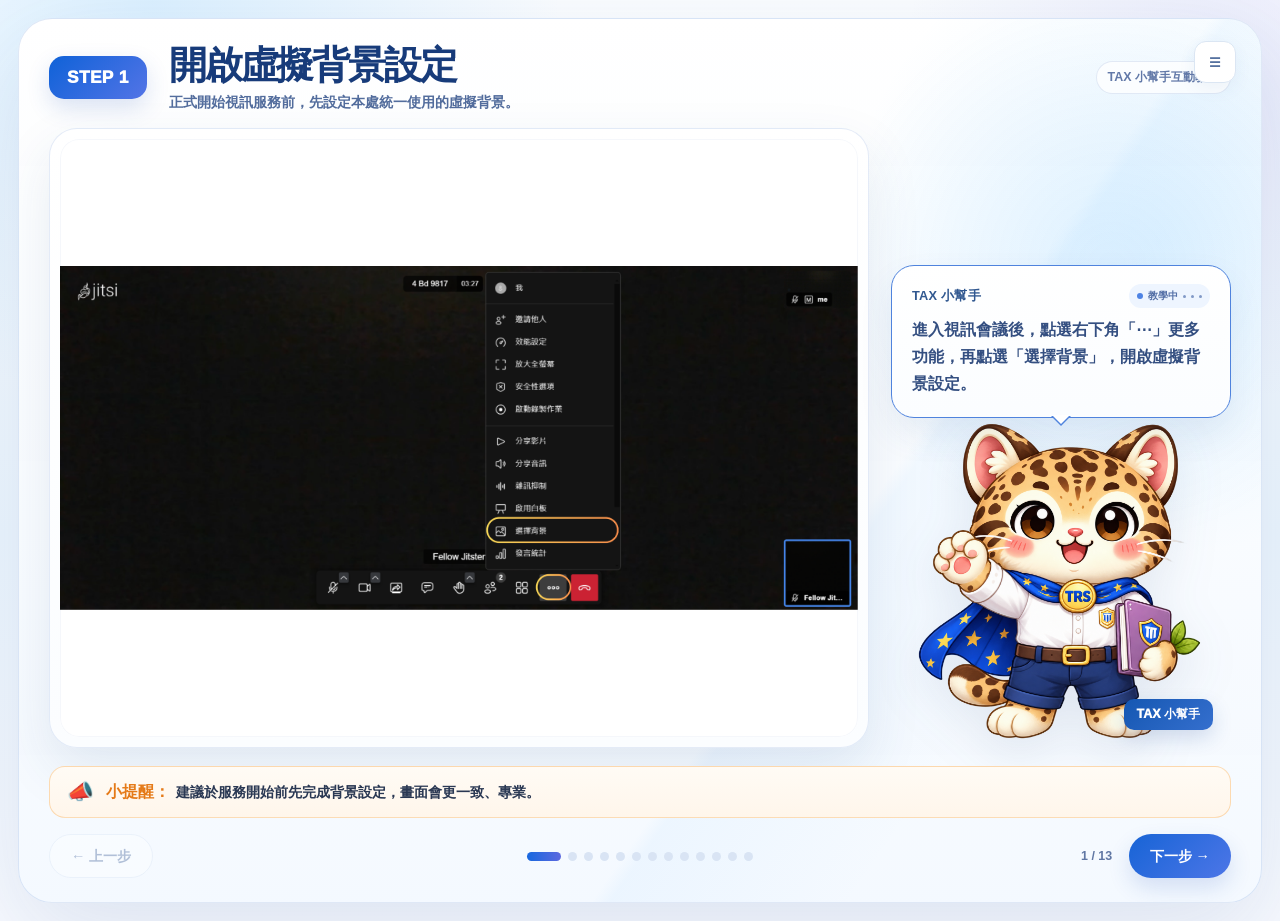
==== video-guide.html @ 1f60bd7e "Add files via upload" ====
<!doctype html>
<html lang="zh-Hant">
<head>
<meta charset="utf-8">
<meta name="viewport" content="width=device-width,initial-scale=1">
<title>稅務視訊服務雲｜TAX 小幫手互動教學</title>
<style>
:root{--blue:#1768df;--blue2:#5d69df;--navy:#173b7a;--ink:#2a3853;--muted:#71819d;--line:#dce7f5;--orange:#f49a2b}
*{box-sizing:border-box}html,body{margin:0;min-height:100%;font-family:"Noto Sans TC","Microsoft JhengHei",sans-serif;color:var(--ink)}
body{background:linear-gradient(180deg,#fafdff,#eef7ff 58%,#f8faff)}
.app{max-width:1450px;margin:auto;padding:18px}
.shell{min-height:calc(100vh - 36px);position:relative;overflow:hidden;border:1px solid rgba(132,168,221,.28);border-radius:34px;background:linear-gradient(180deg,rgba(255,255,255,.99),rgba(242,248,255,.98));box-shadow:0 30px 90px rgba(47,82,145,.14)}
.shell:before{content:"";position:absolute;inset:0;pointer-events:none;background:radial-gradient(circle at 92% 25%,rgba(117,198,255,.16),transparent 24%),linear-gradient(125deg,transparent 64%,rgba(122,193,255,.07) 65%,transparent 78%)}
.header{position:relative;z-index:2;display:grid;grid-template-columns:auto 1fr auto;align-items:center;gap:20px;padding:22px 28px 14px}
.badge{padding:12px 20px;border-radius:18px;background:linear-gradient(135deg,#0f62d8,#5374e6);color:#fff;font-weight:950;font-size:1.18rem;box-shadow:0 10px 24px rgba(42,87,185,.19)}
.header h1{margin:0;font-size:clamp(1.9rem,3vw,3.05rem);line-height:1.12;color:var(--navy);letter-spacing:-.05em}
.header p{margin:7px 0 0;color:#426091;font-weight:760;font-size:clamp(.9rem,1.1vw,1.05rem)}
.brand{font-size:.78rem;font-weight:900;color:#5f77a6}
.content{position:relative;z-index:2;display:grid;grid-template-columns:minmax(0,1fr) 320px;gap:18px;padding:0 28px 16px}
.visual{min-height:610px;border:1px solid var(--line);border-radius:26px;padding:12px;background:#fff;box-shadow:0 18px 45px rgba(44,79,135,.10);overflow:hidden}
.visual img{width:100%;height:100%;object-fit:contain;display:block;border-radius:16px;background:#fff;transition:opacity .32s ease,transform .44s cubic-bezier(.2,.8,.2,1)}
.visual.changing img{opacity:.16;transform:translateX(18px) scale(.995)}
.side{display:flex;flex-direction:column;justify-content:space-between;gap:12px}
.speech{position:relative;padding:18px 19px;margin-top:118px;border:2px solid #2d76df;border-radius:24px;background:#fff;box-shadow:0 14px 34px rgba(49,86,145,.10)}
.speech:after{content:"";position:absolute;left:48px;bottom:-22px;border:11px solid transparent;border-top-color:#2d76df}
.speech b{display:block;color:#315890;font-size:.76rem;margin-bottom:8px}
.speech p{margin:0;font-size:.98rem;line-height:1.72;font-weight:760;color:#304e84}
.mascot{position:relative;min-height:340px;display:flex;align-items:flex-end;justify-content:center}
.mascot img{max-width:100%;max-height:330px;object-fit:contain;display:block;filter:drop-shadow(0 14px 24px rgba(45,74,120,.12));animation:float 3.4s ease-in-out infinite}
.tag{position:absolute;right:12px;bottom:12px;padding:8px 14px;border-radius:12px;background:#1559b8;color:#fff;font-size:.82rem;font-weight:950;box-shadow:0 8px 20px rgba(35,77,157,.18)}
.reminder{position:relative;z-index:2;display:flex;align-items:center;gap:12px;margin:0 28px 14px;padding:13px 18px;border:1px solid rgba(244,154,44,.38);border-radius:18px;background:linear-gradient(180deg,#fffaf4,#fff4e8)}
.reminder .icon{font-size:1.5rem}.reminder b{color:#e57a18;margin-right:6px}.reminder span{font-size:.9rem;font-weight:720}
.nav{position:relative;z-index:2;display:grid;grid-template-columns:1fr auto 1fr;align-items:center;gap:12px;padding:0 28px 22px}
.left,.right{display:flex;align-items:center;gap:8px}.right{justify-content:flex-end}
.btn{border:0;border-radius:999px;padding:12px 22px;font-size:.9rem;font-weight:900;transition:.2s}
.btn.prev{background:#fff;border:1px solid #d7e3f2;color:#34558f}.btn.next{background:linear-gradient(135deg,#1764d6,#4d76e7);color:#fff;box-shadow:0 10px 24px rgba(37,86,186,.18)}.btn:hover{transform:translateY(-1px)}.btn:disabled{opacity:.35;transform:none}

.progress{display:flex;align-items:center;gap:7px}.dot{width:9px;height:9px;border:0;border-radius:999px;background:#d9e4f4;padding:0;transition:.25s}.dot.done{background:#94aade}.dot.active{width:34px;background:linear-gradient(90deg,var(--blue),var(--blue2))}
.counter{min-width:48px;text-align:center;font-size:.78rem;color:#6077a4;font-weight:900}
.overviewBtn{position:absolute;right:22px;top:20px;z-index:5;width:42px;height:42px;border-radius:13px;border:1px solid #dbe6f3;background:#fff;color:#55719f;font-weight:950}
.overview{position:fixed;inset:0;z-index:50;display:none;align-items:center;justify-content:center;padding:24px;background:rgba(17,29,49,.64);backdrop-filter:blur(8px)}.overview.open{display:flex}
.panel{width:min(1080px,94vw);max-height:88vh;overflow:auto;padding:18px;border-radius:24px;background:#f9fcff;box-shadow:0 30px 90px rgba(0,0,0,.25)}.close{display:block;margin-left:auto;margin-bottom:12px;width:40px;height:40px;border-radius:50%;border:0;background:#fff;color:#385b91;font-weight:950}
.grid{display:grid;grid-template-columns:repeat(5,1fr);gap:12px}.thumb{border:1px solid #dce6f4;background:#fff;border-radius:14px;padding:8px;text-align:left}.thumb.active{outline:2px solid rgba(46,105,218,.42)}.thumb img{width:100%;aspect-ratio:16/9;object-fit:cover;border-radius:9px;display:block;margin-bottom:7px}.thumb b{font-size:.72rem;color:#34558c}.thumb span{display:block;font-size:.67rem;color:#7888a3;margin-top:3px}
@keyframes float{0%,100%{transform:translateY(0) rotate(-.2deg)}50%{transform:translateY(-7px) rotate(.3deg)}}
@media(max-width:1040px){.content{grid-template-columns:1fr}.side{display:grid;grid-template-columns:1fr 1fr}.mascot{min-height:260px}.mascot img{max-height:250px}}
@media(max-width:720px){.app{padding:8px}.shell{border-radius:24px}.header{grid-template-columns:1fr;padding:16px 14px 10px}.badge{width:max-content}.content{padding:0 12px 12px}.visual{min-height:420px}.side{grid-template-columns:1fr}.reminder{margin:0 12px 12px}.nav{padding:0 12px 16px;grid-template-columns:1fr}.left,.right,.progress{justify-content:center}.grid{grid-template-columns:repeat(2,1fr)}}

/* ===== Premium refinement ===== */
body{
  background:
    radial-gradient(circle at 12% 0%,rgba(111,195,255,.22),transparent 28%),
    radial-gradient(circle at 96% 8%,rgba(105,102,224,.11),transparent 22%),
    linear-gradient(180deg,#fbfdff 0%,#eef7ff 58%,#f8faff 100%);
}
.shell{
  border-color:rgba(123,159,218,.24);
  background:
    radial-gradient(circle at 88% 28%,rgba(120,196,255,.11),transparent 22%),
    linear-gradient(180deg,rgba(255,255,255,.995),rgba(244,249,255,.985));
  box-shadow:0 34px 100px rgba(41,77,139,.13);
}
.header{padding:24px 30px 16px;gap:22px}
.badge{
  padding:11px 18px;
  border-radius:15px;
  font-size:1.08rem;
  letter-spacing:.025em;
  box-shadow:0 9px 22px rgba(42,87,185,.17);
}
.header h1{font-weight:950;letter-spacing:-.055em}
.header p{color:#536d9d;font-weight:720}
.brand{
  padding:7px 11px;border-radius:999px;
  border:1px solid rgba(107,139,198,.18);
  background:rgba(255,255,255,.74);
  color:#6279a8;
}
.content{
  grid-template-columns:minmax(0,1fr) 340px;
  gap:22px;
  padding:0 30px 18px;
}
.visual{
  position:relative;
  min-height:620px;
  padding:10px;
  border-radius:28px;
  border-color:rgba(134,166,216,.22);
  background:linear-gradient(180deg,#fff,#fbfdff);
  box-shadow:0 22px 54px rgba(43,77,132,.10);
}
.visual img{
  border-radius:19px;
  box-shadow:inset 0 0 0 1px rgba(128,158,205,.08);
}
.side{
  justify-content:flex-end !important;
  gap:0 !important;
  padding-bottom:0;
}
.speech{
  margin-top:0 !important;
  margin-bottom:-10px;
  z-index:4;
  padding:18px 20px 19px;
  border:1.7px solid #4f83dd;
  border-radius:23px;
  background:linear-gradient(180deg,rgba(255,255,255,.99),rgba(251,253,255,.99));
  box-shadow:0 16px 34px rgba(48,86,145,.09);
}
.speech:after{
  left:50%;
  bottom:-19px;
  transform:translateX(-50%);
  border-width:10px;
  border-top-color:#4f83dd;
}
.speech:before{
  content:"";
  position:absolute;
  left:50%;
  bottom:-16px;
  transform:translateX(-50%);
  border:9px solid transparent;
  border-top-color:#fff;
  z-index:2;
}
.speechHead{
  display:flex;
  align-items:center;
  justify-content:space-between;
  gap:10px;
  margin-bottom:9px;
}
.speechHead b{
  margin:0 !important;
  font-size:.8rem;
  letter-spacing:.02em;
}
.guideStatus{
  display:inline-flex;align-items:center;gap:5px;
  padding:5px 8px;border-radius:999px;
  background:#eef5ff;color:#5571a8;
  font-size:.64rem;font-weight:900;white-space:nowrap;
}
.guideStatus i{
  width:6px;height:6px;border-radius:50%;
  background:#4e83e4;
  animation:guidePulse 1.25s ease-in-out infinite;
}
.guideStatus em{
  width:3px;height:3px;border-radius:50%;
  background:#8199c7;display:inline-block;
  animation:guideDot 1s ease-in-out infinite;
}
.guideStatus em:nth-last-child(2){animation-delay:.15s}
.guideStatus em:nth-last-child(1){animation-delay:.3s}
.speech p{
  font-size:1rem;
  line-height:1.68;
  color:#344f81;
  font-weight:750;
}
.mascot{
  min-height:340px !important;
  align-items:flex-end !important;
  justify-content:center !important;
  margin-top:0 !important;
}
.mascot img{
  max-height:330px !important;
  filter:drop-shadow(0 16px 24px rgba(44,73,120,.10));
  animation:floatPremium 3.8s ease-in-out infinite;
}
.tag{
  right:18px;bottom:18px;
  padding:7px 13px;
  border-radius:10px;
  font-size:.78rem;
  background:linear-gradient(135deg,#1557b2,#356fce);
}
.reminder{
  margin:0 30px 16px;
  padding:12px 17px;
  border-radius:16px;
  border-color:rgba(244,154,44,.32);
  background:linear-gradient(180deg,#fffbf5,#fff6eb);
}
.reminder .icon{font-size:1.35rem}
.nav{padding:0 30px 24px}
.btn{
  min-height:44px;
  padding:11px 21px;
  transition:transform .18s ease,box-shadow .18s ease,background .18s ease;
}
.btn.prev:hover{background:#f8fbff;box-shadow:0 8px 18px rgba(52,83,132,.07)}
.btn.next{
  box-shadow:0 10px 22px rgba(37,86,186,.16);
}
.btn.next:hover{box-shadow:0 13px 28px rgba(37,86,186,.22)}


.dot{cursor:pointer}
.overviewBtn{
  right:25px;top:22px;
  border-radius:12px;
  box-shadow:0 6px 18px rgba(48,82,139,.06);
}
.zoomBtn{
  position:absolute;
  right:22px;bottom:22px;
  z-index:3;
  border:1px solid rgba(116,150,205,.24);
  background:rgba(255,255,255,.88);
  backdrop-filter:blur(8px);
  color:#506c9d;
  border-radius:999px;
  padding:8px 12px;
  font:800 .72rem "Noto Sans TC","Microsoft JhengHei",sans-serif;
  opacity:0;
  transform:translateY(6px);
  transition:.2s ease;
  cursor:pointer;
  box-shadow:0 8px 20px rgba(44,76,127,.08);
}
.visual:hover .zoomBtn{opacity:1;transform:translateY(0)}
.imageModal{
  position:fixed;inset:0;z-index:80;
  display:none;align-items:center;justify-content:center;
  padding:30px;background:rgba(13,23,40,.76);
  backdrop-filter:blur(8px);
}
.imageModal.open{display:flex}
.imageModal img{
  max-width:95vw;max-height:90vh;
  border-radius:18px;background:#fff;
  box-shadow:0 34px 100px rgba(0,0,0,.32);
}
.imageModalClose{
  position:fixed;right:26px;top:22px;
  width:44px;height:44px;border:0;border-radius:50%;
  background:#fff;color:#3c5988;font-size:1.15rem;font-weight:950;
  cursor:pointer;
}
@keyframes guidePulse{0%,100%{opacity:.38;transform:scale(.85)}50%{opacity:1;transform:scale(1.15)}}
@keyframes guideDot{0%,100%{transform:translateY(0);opacity:.35}50%{transform:translateY(-2px);opacity:1}}
@keyframes floatPremium{
  0%,100%{transform:translateY(0) rotate(-.15deg)}
  50%{transform:translateY(-6px) rotate(.25deg)}
}
@media(max-width:1040px){
  .content{grid-template-columns:1fr}
  .side{display:grid !important;grid-template-columns:1fr 1fr;gap:14px !important}
  .speech{margin-bottom:0}
  .speech:after,.speech:before{display:none}
}
@media(max-width:720px){
  .content{padding:0 12px 12px}
  .visual{min-height:420px}
  .side{grid-template-columns:1fr !important}
  .zoomBtn{opacity:1;transform:none}
}

</style>
</head>
<body>
<div class="app">
  <main class="shell">
    <button class="overviewBtn" id="overviewBtn">☰</button>
    <header class="header">
      <div class="badge" id="badge"></div>
      <div>
        <h1 id="title"></h1>
        <p id="sub"></p>
      </div>
      <div class="brand">TAX 小幫手互動教學</div>
    </header>

    <section class="content">
      <div class="visual" id="visual">
        <img id="visualImg" alt="操作畫面">
        <button class="zoomBtn" id="zoomBtn" type="button" title="放大操作畫面">⛶ 放大</button>
      </div>
      <aside class="side">
        <div class="speech">
          <div class="speechHead">
            <b>TAX 小幫手</b>
            <span class="guideStatus"><i></i> 教學中 <em></em><em></em><em></em></span>
          </div>
          <p id="talk"></p>
        </div>
        <div class="mascot">
          <img src="[data-uri]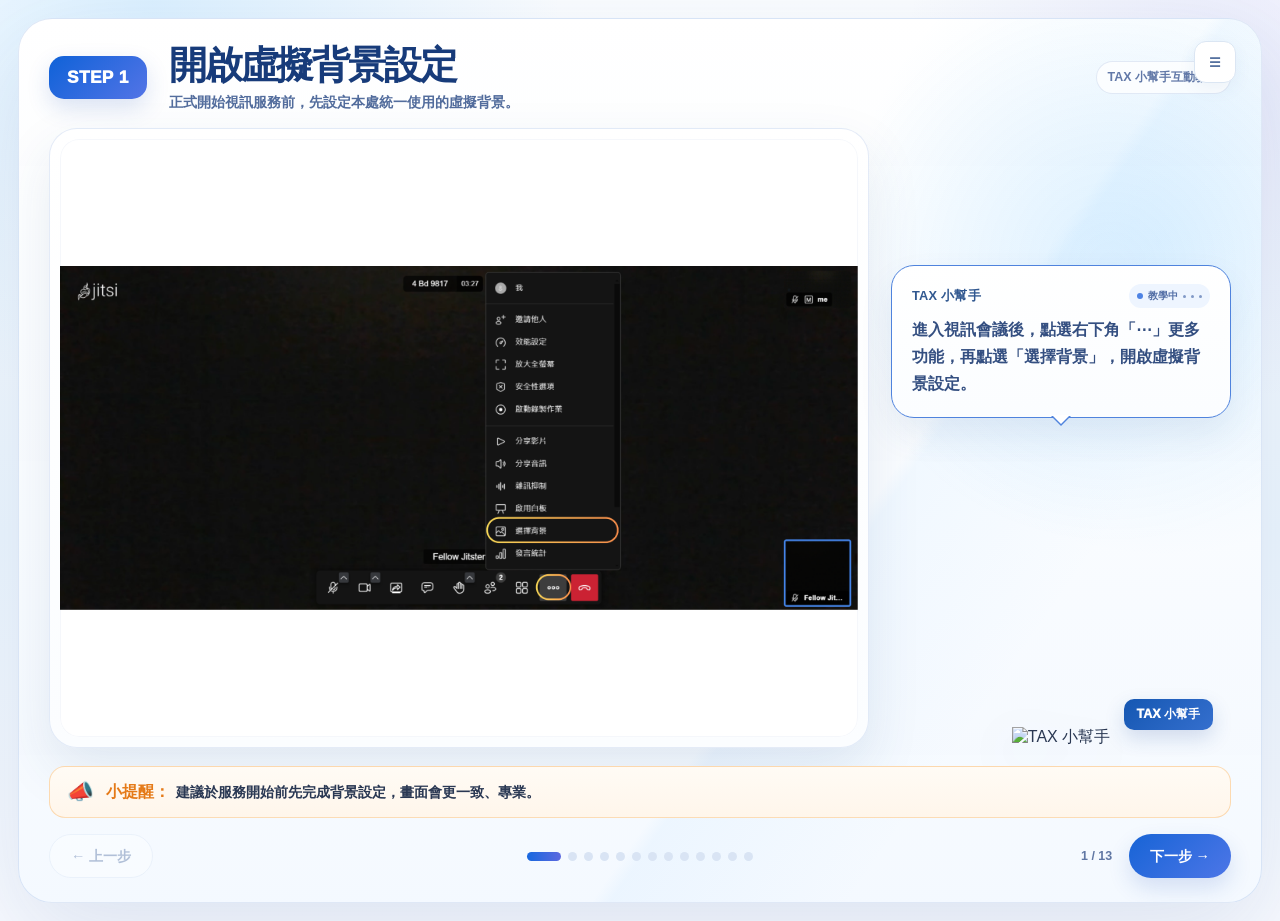
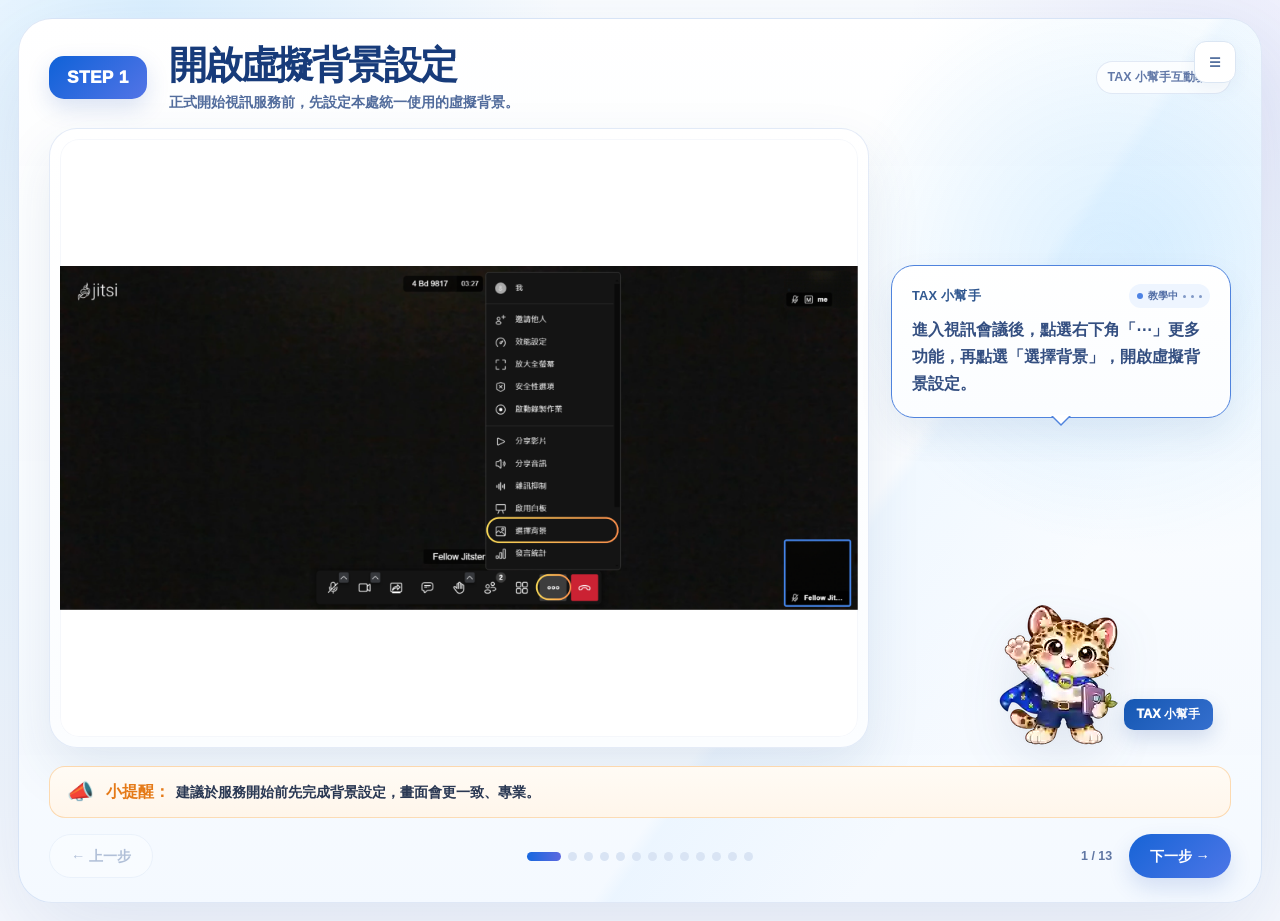
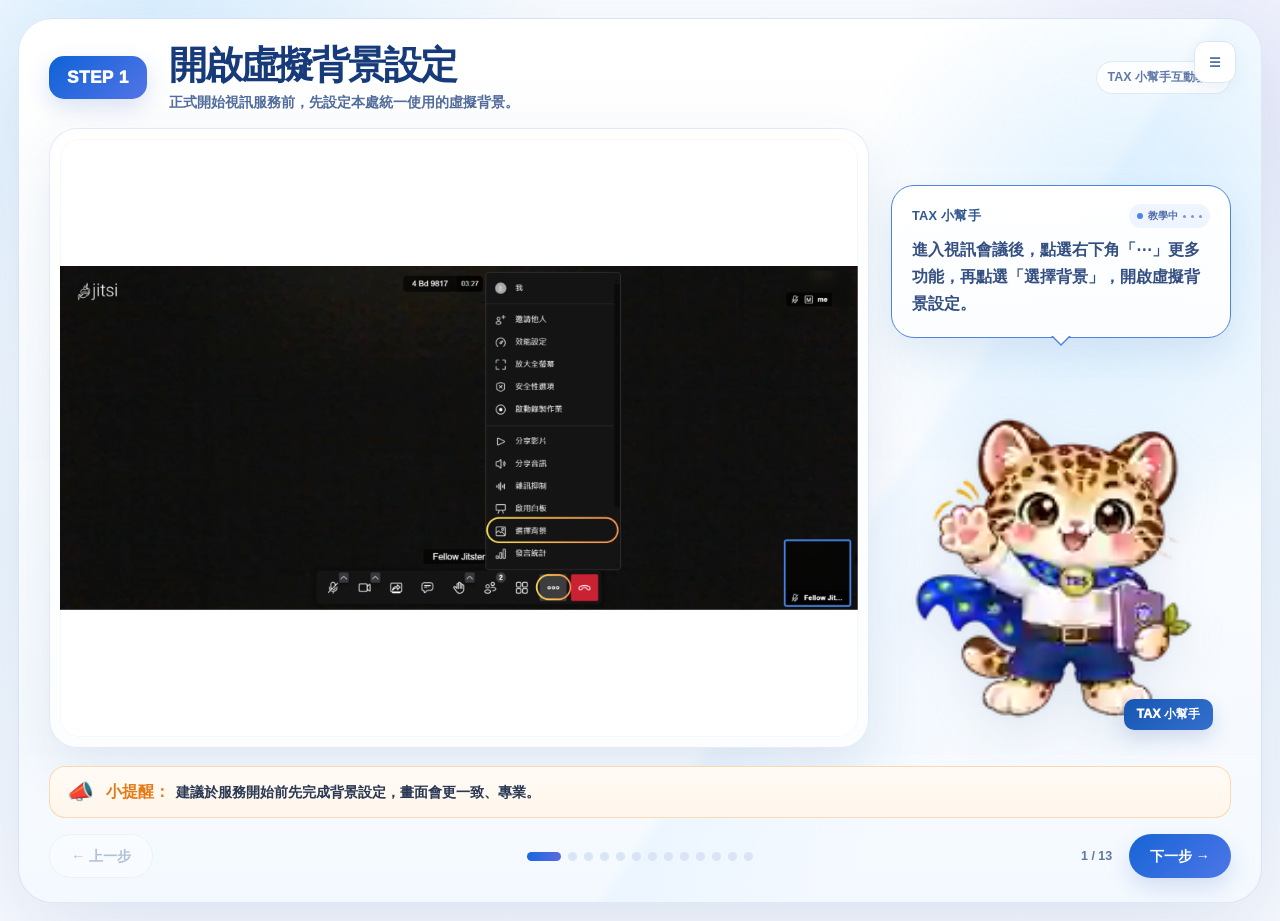
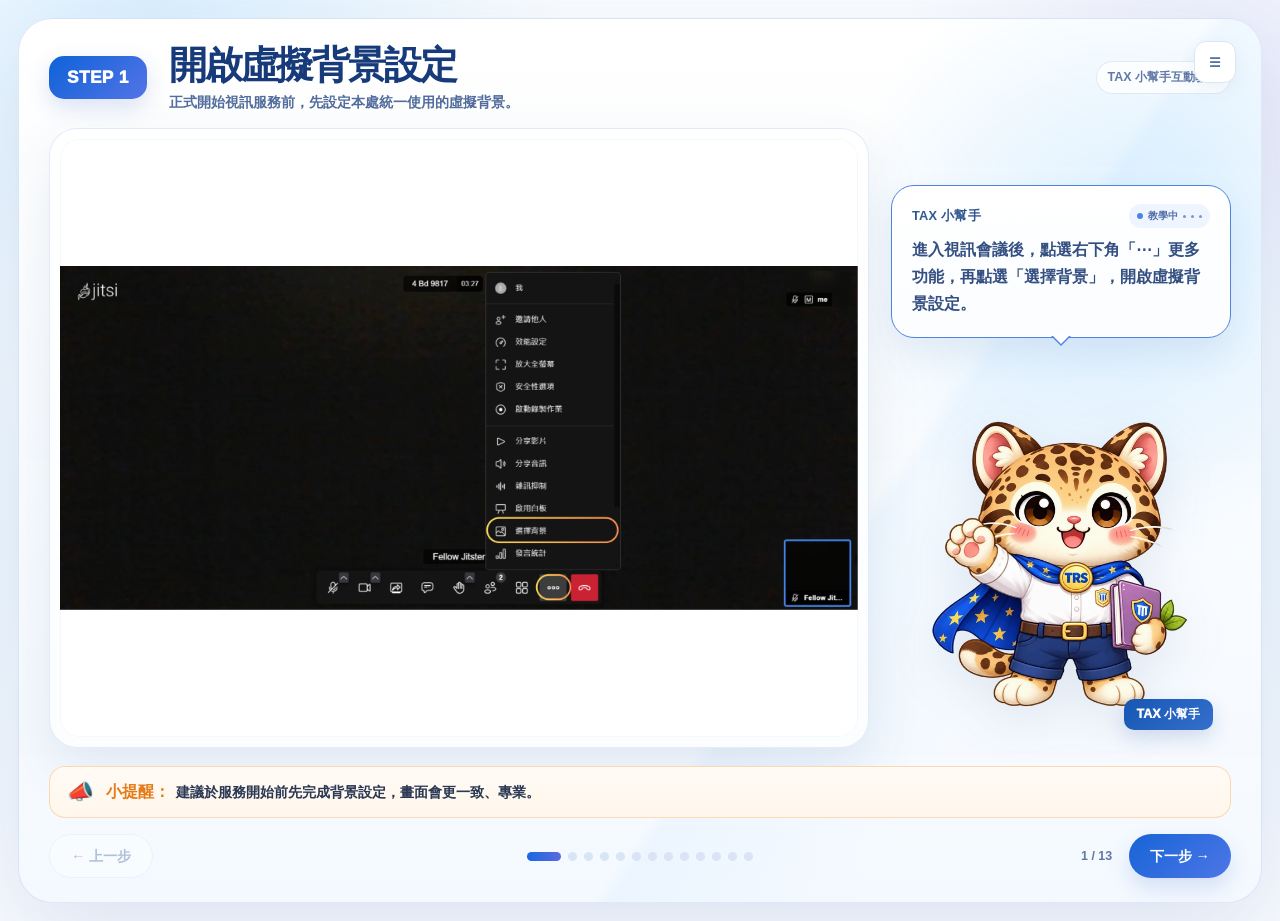
